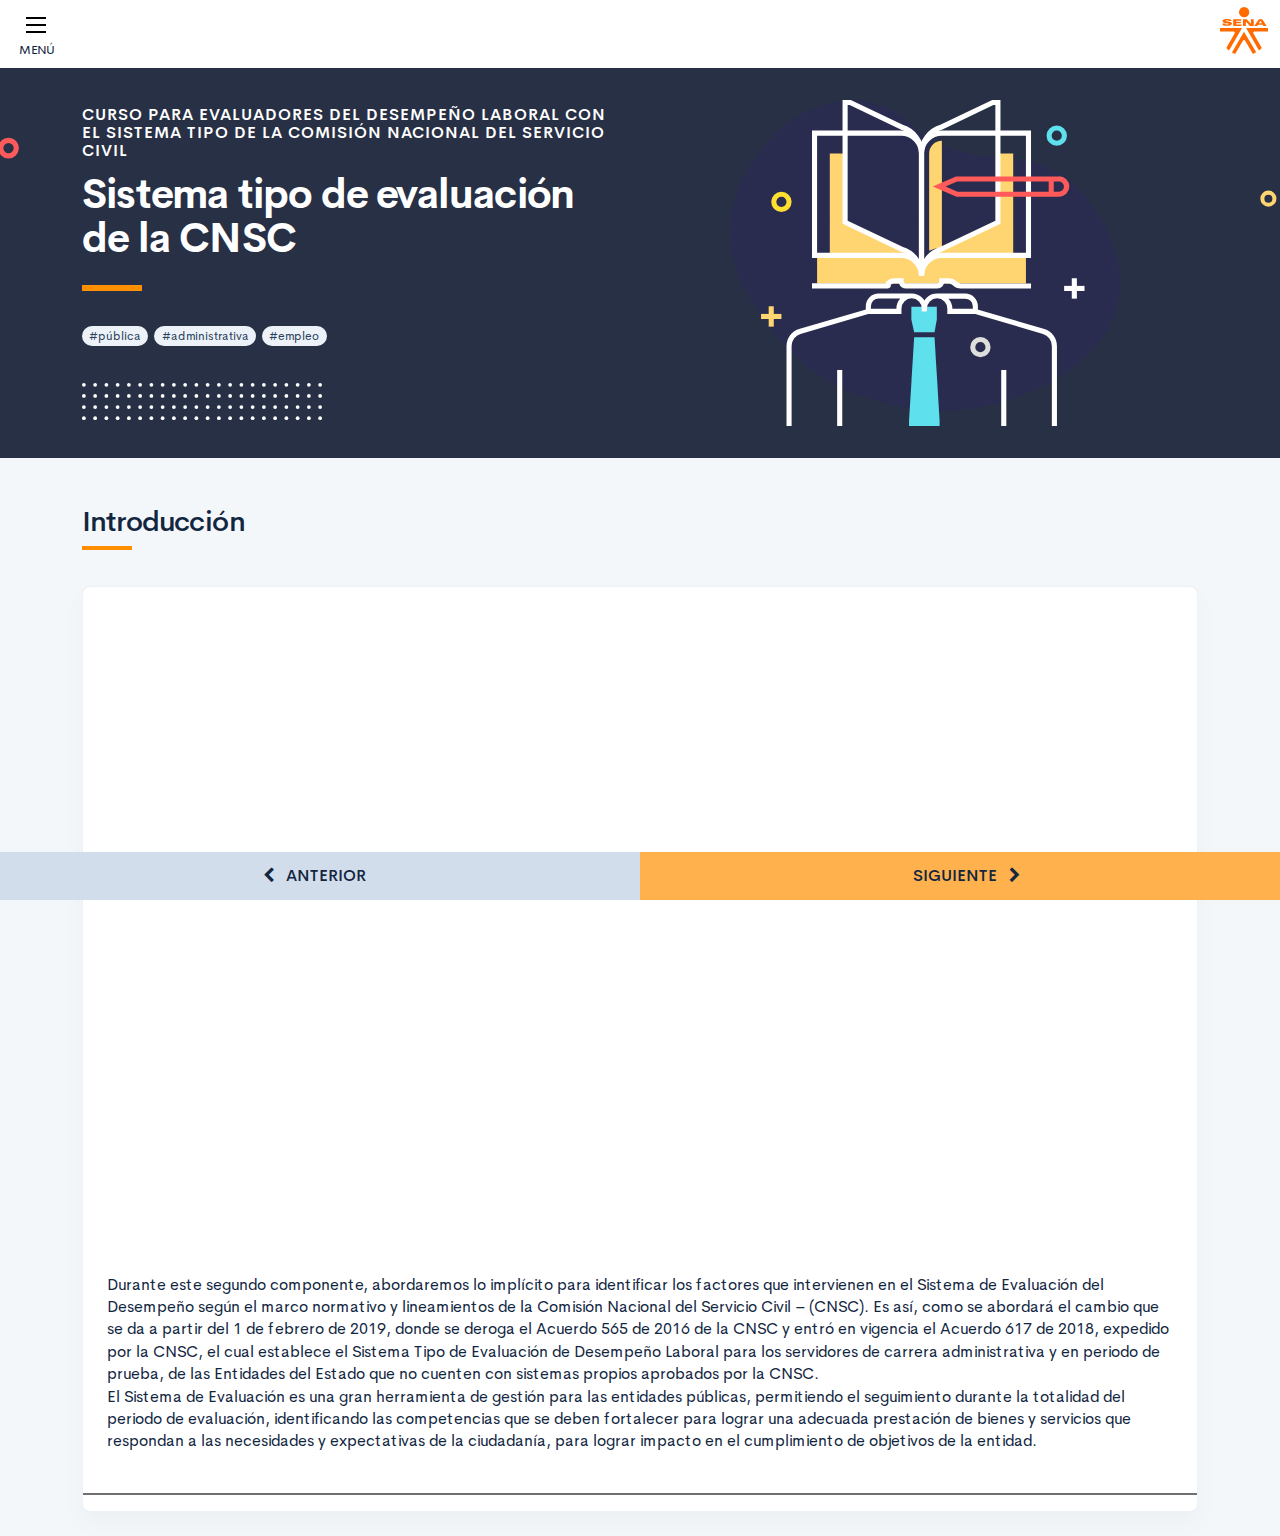
==== public/main.html @ 214c8544 "Integración de contenido" ====
<!DOCTYPE html>
<html lang="es">
    <head>
        <meta charset="UTF-8">
        <meta name="viewport" content="width=device-width, user-scalable=no, initial-scale=1.0, maximum-scale=1.0, minimum-scale=1.0">
        <title>Sistema tipo de evaluación de la CNSC</title>
        <meta meta name="description" content="Durante este segundo componente, abordaremos lo implícito para identificar los factores que intervienen en el Sistema de evaluación del desempeño según el marco normativo y lineamientos de la Comisión Nacional del Servicio Civil – (CNSC).">
        <link rel="icon" type="image/svg+xml" href="assets/images/logos/senaLogo.svg">
        <link rel="stylesheet" href="assets/fonts/feather/feather.css">
        <link rel="stylesheet" href="assets/fonts/fontawesome/css/font-awesome.css">
        <link href="assets/css/fancybox.css" rel="stylesheet">
        <link href="assets/css/animate.css" rel="stylesheet">
        <link rel="stylesheet" href="assets/css/main.css">
    </head>
    <body class="theme-dark page-header-textura" id="page-main">
        <div class="page-main">
            <header class="sticky-top">
                <div class="page-topbar">
                    <div class="container-fluid">
                        <div class="d-flex justify-content-between align-items-center">
                            <div class="page-topbar__menu"><a class="page-topbar__menu-icon btn-menu-responsive" href="#"><span></span><span></span><span></span></a><span class="page-topbar__menu-title">MENÚ</span></div>
                            <div class="page-topbar__logo"><img class="img-fluid" src="assets/images/logos/senaLogo.svg" alt="Logo SENA"></div>
                        </div>
                    </div>
                </div>
            </header>
            <main class="mb-5">
                <div class="page-header" id="page-main-header">
                    <div class="page-textura">
                        <div class="container">
                            <div class="curso-portada">
                                <div class="row align-items-center">
                                    <div class="col-12 col-lg-6">
                                        <h3 class="curso-subtitulo" id="curso-titulo-componente">Curso para evaluadores del desempeño laboral con el sistema tipo de la comisión nacional del servicio civil</h3>
                                        <h1 class="curso-titulo" id="curso-titulo-tema">Sistema tipo de evaluación de la CNSC</h1>
                                        <div class="brand-line-primary"></div>
                                        <div class="keywords"><span class="badge badge-pill badge-light mr-2">#pública</span><span class="badge badge-pill badge-light mr-2">#administrativa</span><span class="badge badge-pill badge-light mr-2">#empleo </span></div>
                                        <div class="barra-dots mt-5"><img class="img-fluid" src="assets/images/header/icon_dots.svg" alt="alt" /></div>
                                    </div>
                                    <div class="col-12 col-lg-6 text-center">
                                        <div class="d-none d-lg-block"><img class="curso-imagen" src="assets/images/header/header_media.svg" /></div>
                                    </div>
                                </div>
                            </div>
                        </div>
                    </div>
                </div>
                <div id="mainContent"></div>
            </main>
            <footer class="mt-5">
                <div class="page-control" id="page-control">
                    <div class="row justify-content-center align-items-center"><a class="page-control-link page-control-prev col-6 py-3 text-center" id="back" href="#"><span>
                                <div class="fa fa-chevron-left mr-3"></div>Anterior
                            </span></a><a class="page-control-link page-control-next col-6 py-3 text-center" id="next" href="#"><span>Siguiente<div class="fa fa-chevron-right ml-3"></div></span></a></div>
                </div>
            </footer>
        </div>
        <aside id="page-main-aside">
            <div class="aside-contenidos">
                <div class="aside-contenidos__header d-flex justify-content-between align-items-center">
                    <div class="aside-contenidos__titulo"><span> <i class="fa fa-list-ul mr-2"></i>Contenidos</span></div>
                    <div class="aside-contenidos__close d-md-none"><a class="page-main-aside__close icon btnclose m-0" href="#"></a></div>
                </div>
                <nav class="aside-contenidos__body">
                    <ul class="menu-main" id="menuMain"></ul>
                </nav>
            </div>
            <div class="aside-extra position-relative">
                <ul class="fixed-bottom menu-secondary" id="menuSecondary"></ul>
            </div>
        </aside>
        <script src="assets/js/vendor.js"></script>
        <script src="assets/js/global.js"> </script>
        <script src="assets/js/pages.js"> </script>
    </body>
</html>
---- public/assets/fonts/feather/feather.css ----
@font-face {
  font-family: 'Feather';
  src:
    url('fonts/Feather.ttf?sdxovp') format('truetype'),
    url('fonts/Feather.woff?sdxovp') format('woff'),
    url('fonts/Feather.svg?sdxovp#Feather') format('svg');
  font-weight: normal;
  font-style: normal;
}

.fe {
  /* use !important to prevent issues with browser extensions that change fonts */
  font-family: 'Feather' !important;
  speak: none;
  font-style: normal;
  font-weight: normal;
  font-variant: normal;
  text-transform: none;
  line-height: 1;

  /* Better Font Rendering =========== */
  -webkit-font-smoothing: antialiased;
  -moz-osx-font-smoothing: grayscale;
}

.fe-activity:before {
  content: "\e900";
}
.fe-airplay:before {
  content: "\e901";
}
.fe-alert-circle:before {
  content: "\e902";
}
.fe-alert-octagon:before {
  content: "\e903";
}
.fe-alert-triangle:before {
  content: "\e904";
}
.fe-align-center:before {
  content: "\e905";
}
.fe-align-justify:before {
  content: "\e906";
}
.fe-align-left:before {
  content: "\e907";
}
.fe-align-right:before {
  content: "\e908";
}
.fe-anchor:before {
  content: "\e909";
}
.fe-aperture:before {
  content: "\e90a";
}
.fe-archive:before {
  content: "\e90b";
}
.fe-arrow-down:before {
  content: "\e90c";
}
.fe-arrow-down-circle:before {
  content: "\e90d";
}
.fe-arrow-down-left:before {
  content: "\e90e";
}
.fe-arrow-down-right:before {
  content: "\e90f";
}
.fe-arrow-left:before {
  content: "\e910";
}
.fe-arrow-left-circle:before {
  content: "\e911";
}
.fe-arrow-right:before {
  content: "\e912";
}
.fe-arrow-right-circle:before {
  content: "\e913";
}
.fe-arrow-up:before {
  content: "\e914";
}
.fe-arrow-up-circle:before {
  content: "\e915";
}
.fe-arrow-up-left:before {
  content: "\e916";
}
.fe-arrow-up-right:before {
  content: "\e917";
}
.fe-at-sign:before {
  content: "\e918";
}
.fe-award:before {
  content: "\e919";
}
.fe-bar-chart:before {
  content: "\e91a";
}
.fe-bar-chart-2:before {
  content: "\e91b";
}
.fe-battery:before {
  content: "\e91c";
}
.fe-battery-charging:before {
  content: "\e91d";
}
.fe-bell:before {
  content: "\e91e";
}
.fe-bell-off:before {
  content: "\e91f";
}
.fe-bluetooth:before {
  content: "\e920";
}
.fe-bold:before {
  content: "\e921";
}
.fe-book:before {
  content: "\e922";
}
.fe-book-open:before {
  content: "\e923";
}
.fe-bookmark:before {
  content: "\e924";
}
.fe-box:before {
  content: "\e925";
}
.fe-briefcase:before {
  content: "\e926";
}
.fe-calendar:before {
  content: "\e927";
}
.fe-camera:before {
  content: "\e928";
}
.fe-camera-off:before {
  content: "\e929";
}
.fe-cast:before {
  content: "\e92a";
}
.fe-check:before {
  content: "\e92b";
}
.fe-check-circle:before {
  content: "\e92c";
}
.fe-check-square:before {
  content: "\e92d";
}
.fe-chevron-down:before {
  content: "\e92e";
}
.fe-chevron-left:before {
  content: "\e92f";
}
.fe-chevron-right:before {
  content: "\e930";
}
.fe-chevron-up:before {
  content: "\e931";
}
.fe-chevrons-down:before {
  content: "\e932";
}
.fe-chevrons-left:before {
  content: "\e933";
}
.fe-chevrons-right:before {
  content: "\e934";
}
.fe-chevrons-up:before {
  content: "\e935";
}
.fe-chrome:before {
  content: "\e936";
}
.fe-circle:before {
  content: "\e937";
}
.fe-clipboard:before {
  content: "\e938";
}
.fe-clock:before {
  content: "\e939";
}
.fe-cloud:before {
  content: "\e93a";
}
.fe-cloud-drizzle:before {
  content: "\e93b";
}
.fe-cloud-lightning:before {
  content: "\e93c";
}
.fe-cloud-off:before {
  content: "\e93d";
}
.fe-cloud-rain:before {
  content: "\e93e";
}
.fe-cloud-snow:before {
  content: "\e93f";
}
.fe-code:before {
  content: "\e940";
}
.fe-codepen:before {
  content: "\e941";
}
.fe-command:before {
  content: "\e942";
}
.fe-compass:before {
  content: "\e943";
}
.fe-copy:before {
  content: "\e944";
}
.fe-corner-down-left:before {
  content: "\e945";
}
.fe-corner-down-right:before {
  content: "\e946";
}
.fe-corner-left-down:before {
  content: "\e947";
}
.fe-corner-left-up:before {
  content: "\e948";
}
.fe-corner-right-down:before {
  content: "\e949";
}
.fe-corner-right-up:before {
  content: "\e94a";
}
.fe-corner-up-left:before {
  content: "\e94b";
}
.fe-corner-up-right:before {
  content: "\e94c";
}
.fe-cpu:before {
  content: "\e94d";
}
.fe-credit-card:before {
  content: "\e94e";
}
.fe-crop:before {
  content: "\e94f";
}
.fe-crosshair:before {
  content: "\e950";
}
.fe-database:before {
  content: "\e951";
}
.fe-delete:before {
  content: "\e952";
}
.fe-disc:before {
  content: "\e953";
}
.fe-dollar-sign:before {
  content: "\e954";
}
.fe-download:before {
  content: "\e955";
}
.fe-download-cloud:before {
  content: "\e956";
}
.fe-droplet:before {
  content: "\e957";
}
.fe-edit:before {
  content: "\e958";
}
.fe-edit-2:before {
  content: "\e959";
}
.fe-edit-3:before {
  content: "\e95a";
}
.fe-external-link:before {
  content: "\e95b";
}
.fe-eye:before {
  content: "\e95c";
}
.fe-eye-off:before {
  content: "\e95d";
}
.fe-facebook:before {
  content: "\e95e";
}
.fe-fast-forward:before {
  content: "\e95f";
}
.fe-feather:before {
  content: "\e960";
}
.fe-file:before {
  content: "\e961";
}
.fe-file-minus:before {
  content: "\e962";
}
.fe-file-plus:before {
  content: "\e963";
}
.fe-file-text:before {
  content: "\e964";
}
.fe-film:before {
  content: "\e965";
}
.fe-filter:before {
  content: "\e966";
}
.fe-flag:before {
  content: "\e967";
}
.fe-folder:before {
  content: "\e968";
}
.fe-folder-minus:before {
  content: "\e969";
}
.fe-folder-plus:before {
  content: "\e96a";
}
.fe-gift:before {
  content: "\e96b";
}
.fe-git-branch:before {
  content: "\e96c";
}
.fe-git-commit:before {
  content: "\e96d";
}
.fe-git-merge:before {
  content: "\e96e";
}
.fe-git-pull-request:before {
  content: "\e96f";
}
.fe-github:before {
  content: "\e970";
}
.fe-gitlab:before {
  content: "\e971";
}
.fe-globe:before {
  content: "\e972";
}
.fe-grid:before {
  content: "\e973";
}
.fe-hard-drive:before {
  content: "\e974";
}
.fe-hash:before {
  content: "\e975";
}
.fe-headphones:before {
  content: "\e976";
}
.fe-heart:before {
  content: "\e977";
}
.fe-help-circle:before {
  content: "\e978";
}
.fe-home:before {
  content: "\e979";
}
.fe-image:before {
  content: "\e97a";
}
.fe-inbox:before {
  content: "\e97b";
}
.fe-info:before {
  content: "\e97c";
}
.fe-instagram:before {
  content: "\e97d";
}
.fe-italic:before {
  content: "\e97e";
}
.fe-layers:before {
  content: "\e97f";
}
.fe-layout:before {
  content: "\e980";
}
.fe-life-buoy:before {
  content: "\e981";
}
.fe-link:before {
  content: "\e982";
}
.fe-link-2:before {
  content: "\e983";
}
.fe-linkedin:before {
  content: "\e984";
}
.fe-list:before {
  content: "\e985";
}
.fe-loader:before {
  content: "\e986";
}
.fe-lock:before {
  content: "\e987";
}
.fe-log-in:before {
  content: "\e988";
}
.fe-log-out:before {
  content: "\e989";
}
.fe-mail:before {
  content: "\e98a";
}
.fe-map:before {
  content: "\e98b";
}
.fe-map-pin:before {
  content: "\e98c";
}
.fe-maximize:before {
  content: "\e98d";
}
.fe-maximize-2:before {
  content: "\e98e";
}
.fe-menu:before {
  content: "\e98f";
}
.fe-message-circle:before {
  content: "\e990";
}
.fe-message-square:before {
  content: "\e991";
}
.fe-mic:before {
  content: "\e992";
}
.fe-mic-off:before {
  content: "\e993";
}
.fe-minimize:before {
  content: "\e994";
}
.fe-minimize-2:before {
  content: "\e995";
}
.fe-minus:before {
  content: "\e996";
}
.fe-minus-circle:before {
  content: "\e997";
}
.fe-minus-square:before {
  content: "\e998";
}
.fe-monitor:before {
  content: "\e999";
}
.fe-moon:before {
  content: "\e99a";
}
.fe-more-horizontal:before {
  content: "\e99b";
}
.fe-more-vertical:before {
  content: "\e99c";
}
.fe-move:before {
  content: "\e99d";
}
.fe-music:before {
  content: "\e99e";
}
.fe-navigation:before {
  content: "\e99f";
}
.fe-navigation-2:before {
  content: "\e9a0";
}
.fe-octagon:before {
  content: "\e9a1";
}
.fe-package:before {
  content: "\e9a2";
}
.fe-paperclip:before {
  content: "\e9a3";
}
.fe-pause:before {
  content: "\e9a4";
}
.fe-pause-circle:before {
  content: "\e9a5";
}
.fe-percent:before {
  content: "\e9a6";
}
.fe-phone:before {
  content: "\e9a7";
}
.fe-phone-call:before {
  content: "\e9a8";
}
.fe-phone-forwarded:before {
  content: "\e9a9";
}
.fe-phone-incoming:before {
  content: "\e9aa";
}
.fe-phone-missed:before {
  content: "\e9ab";
}
.fe-phone-off:before {
  content: "\e9ac";
}
.fe-phone-outgoing:before {
  content: "\e9ad";
}
.fe-pie-chart:before {
  content: "\e9ae";
}
.fe-play:before {
  content: "\e9af";
}
.fe-play-circle:before {
  content: "\e9b0";
}
.fe-plus:before {
  content: "\e9b1";
}
.fe-plus-circle:before {
  content: "\e9b2";
}
.fe-plus-square:before {
  content: "\e9b3";
}
.fe-pocket:before {
  content: "\e9b4";
}
.fe-power:before {
  content: "\e9b5";
}
.fe-printer:before {
  content: "\e9b6";
}
.fe-radio:before {
  content: "\e9b7";
}
.fe-refresh-ccw:before {
  content: "\e9b8";
}
.fe-refresh-cw:before {
  content: "\e9b9";
}
.fe-repeat:before {
  content: "\e9ba";
}
.fe-rewind:before {
  content: "\e9bb";
}
.fe-rotate-ccw:before {
  content: "\e9bc";
}
.fe-rotate-cw:before {
  content: "\e9bd";
}
.fe-rss:before {
  content: "\e9be";
}
.fe-save:before {
  content: "\e9bf";
}
.fe-scissors:before {
  content: "\e9c0";
}
.fe-search:before {
  content: "\e9c1";
}
.fe-send:before {
  content: "\e9c2";
}
.fe-server:before {
  content: "\e9c3";
}
.fe-settings:before {
  content: "\e9c4";
}
.fe-share:before {
  content: "\e9c5";
}
.fe-share-2:before {
  content: "\e9c6";
}
.fe-shield:before {
  content: "\e9c7";
}
.fe-shield-off:before {
  content: "\e9c8";
}
.fe-shopping-bag:before {
  content: "\e9c9";
}
.fe-shopping-cart:before {
  content: "\e9ca";
}
.fe-shuffle:before {
  content: "\e9cb";
}
.fe-sidebar:before {
  content: "\e9cc";
}
.fe-skip-back:before {
  content: "\e9cd";
}
.fe-skip-forward:before {
  content: "\e9ce";
}
.fe-slack:before {
  content: "\e9cf";
}
.fe-slash:before {
  content: "\e9d0";
}
.fe-sliders:before {
  content: "\e9d1";
}
.fe-smartphone:before {
  content: "\e9d2";
}
.fe-speaker:before {
  content: "\e9d3";
}
.fe-square:before {
  content: "\e9d4";
}
.fe-star:before {
  content: "\e9d5";
}
.fe-stop-circle:before {
  content: "\e9d6";
}
.fe-sun:before {
  content: "\e9d7";
}
.fe-sunrise:before {
  content: "\e9d8";
}
.fe-sunset:before {
  content: "\e9d9";
}
.fe-tablet:before {
  content: "\e9da";
}
.fe-tag:before {
  content: "\e9db";
}
.fe-target:before {
  content: "\e9dc";
}
.fe-terminal:before {
  content: "\e9dd";
}
.fe-thermometer:before {
  content: "\e9de";
}
.fe-thumbs-down:before {
  content: "\e9df";
}
.fe-thumbs-up:before {
  content: "\e9e0";
}
.fe-toggle-left:before {
  content: "\e9e1";
}
.fe-toggle-right:before {
  content: "\e9e2";
}
.fe-trash:before {
  content: "\e9e3";
}
.fe-trash-2:before {
  content: "\e9e4";
}
.fe-trending-down:before {
  content: "\e9e5";
}
.fe-trending-up:before {
  content: "\e9e6";
}
.fe-triangle:before {
  content: "\e9e7";
}
.fe-truck:before {
  content: "\e9e8";
}
.fe-tv:before {
  content: "\e9e9";
}
.fe-twitter:before {
  content: "\e9ea";
}
.fe-type:before {
  content: "\e9eb";
}
.fe-umbrella:before {
  content: "\e9ec";
}
.fe-underline:before {
  content: "\e9ed";
}
.fe-unlock:before {
  content: "\e9ee";
}
.fe-upload:before {
  content: "\e9ef";
}
.fe-upload-cloud:before {
  content: "\e9f0";
}
.fe-user:before {
  content: "\e9f1";
}
.fe-user-check:before {
  content: "\e9f2";
}
.fe-user-minus:before {
  content: "\e9f3";
}
.fe-user-plus:before {
  content: "\e9f4";
}
.fe-user-x:before {
  content: "\e9f5";
}
.fe-users:before {
  content: "\e9f6";
}
.fe-video:before {
  content: "\e9f7";
}
.fe-video-off:before {
  content: "\e9f8";
}
.fe-voicemail:before {
  content: "\e9f9";
}
.fe-volume:before {
  content: "\e9fa";
}
.fe-volume-1:before {
  content: "\e9fb";
}
.fe-volume-2:before {
  content: "\e9fc";
}
.fe-volume-x:before {
  content: "\e9fd";
}
.fe-watch:before {
  content: "\e9fe";
}
.fe-wifi:before {
  content: "\e9ff";
}
.fe-wifi-off:before {
  content: "\ea00";
}
.fe-wind:before {
  content: "\ea01";
}
.fe-x:before {
  content: "\ea02";
}
.fe-x-circle:before {
  content: "\ea03";
}
.fe-x-square:before {
  content: "\ea04";
}
.fe-youtube:before {
  content: "\ea05";
}
.fe-zap:before {
  content: "\ea06";
}
.fe-zap-off:before {
  content: "\ea07";
}
.fe-zoom-in:before {
  content: "\ea08";
}
.fe-zoom-out:before {
  content: "\ea09";
}
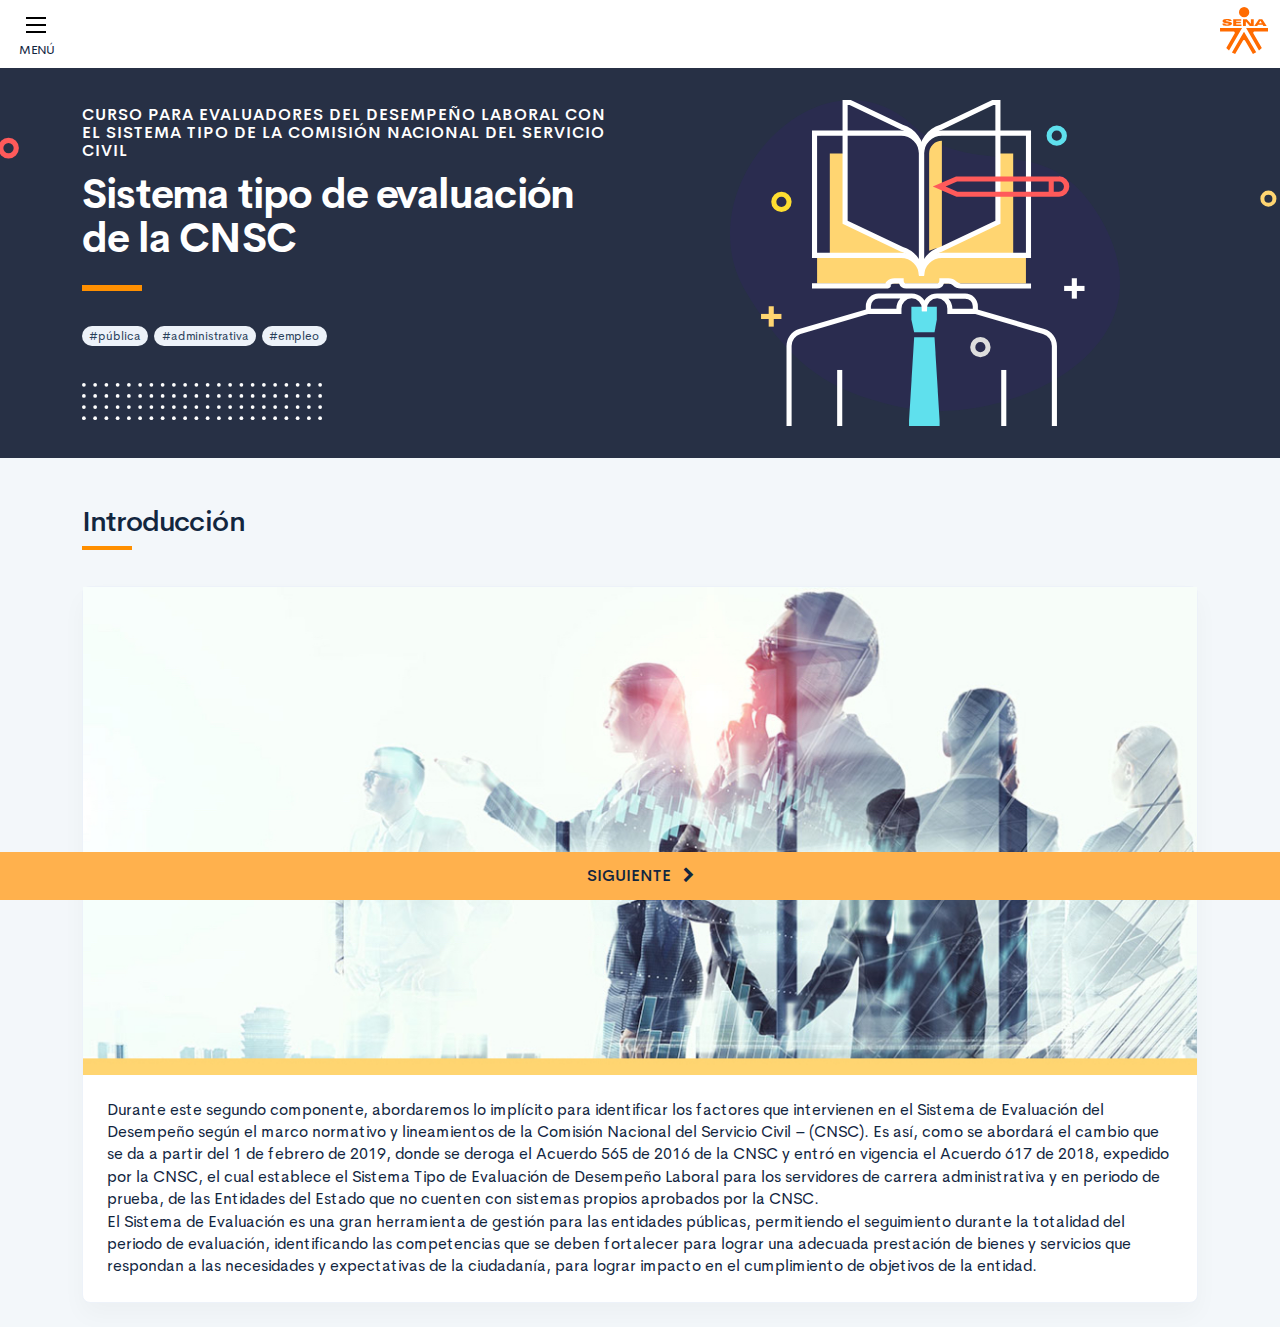
==== commit 8df666c8: "Imagen introducción" ====
--- a/public/main.html
+++ b/public/main.html
@@ -49,9 +49,9 @@
             </main>
             <footer class="mt-5">
                 <div class="page-control" id="page-control">
-                    <div class="row justify-content-center align-items-center"><a class="page-control-link page-control-prev col-6 py-3 text-center" id="back" href="#"><span>
+                    <div class="row justify-content-center align-items-center"><a class="page-control-link page-control-prev col py-3 text-center" id="back" href="#"><span>
                                 <div class="fa fa-chevron-left mr-3"></div>Anterior
-                            </span></a><a class="page-control-link page-control-next col-6 py-3 text-center" id="next" href="#"><span>Siguiente<div class="fa fa-chevron-right ml-3"></div></span></a></div>
+                            </span></a><a class="page-control-link page-control-next col py-3 text-center" id="next" href="#"><span>Siguiente<div class="fa fa-chevron-right ml-3"></div></span></a></div>
                 </div>
             </footer>
         </div>
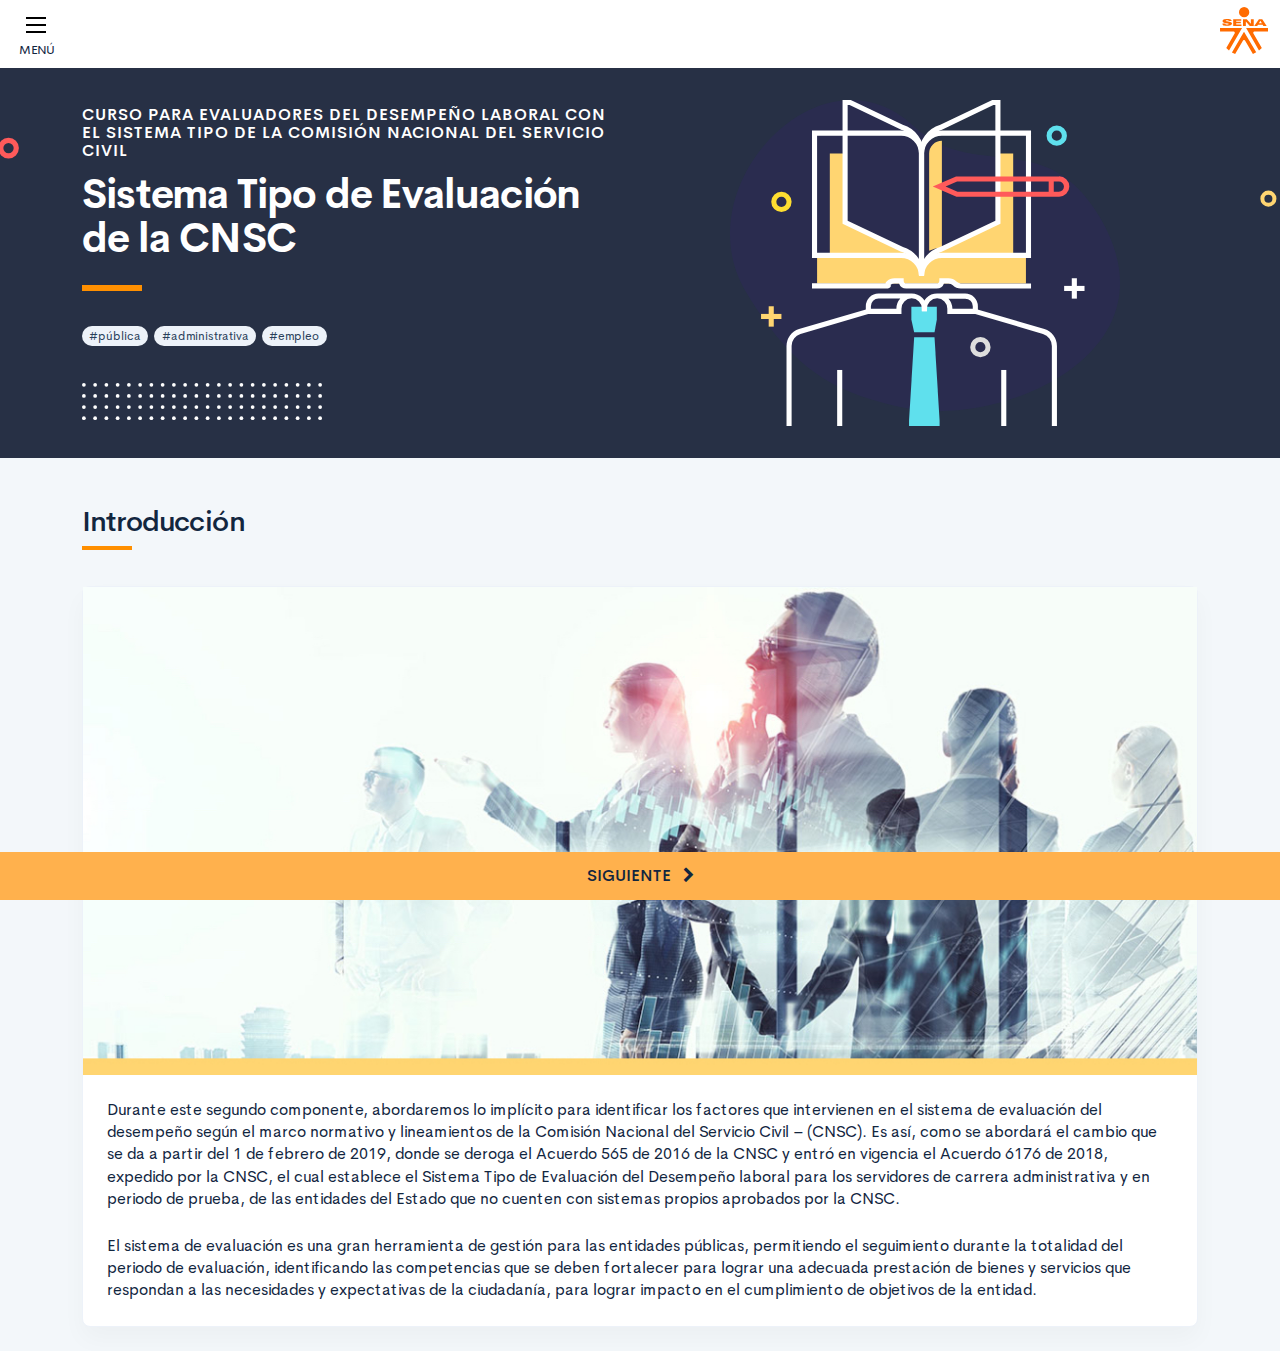
==== commit b278b686: "Ajuste estilo" ====
--- a/public/main.html
+++ b/public/main.html
@@ -3,8 +3,8 @@
     <head>
         <meta charset="UTF-8">
         <meta name="viewport" content="width=device-width, user-scalable=no, initial-scale=1.0, maximum-scale=1.0, minimum-scale=1.0">
-        <title>Sistema tipo de evaluación de la CNSC</title>
-        <meta meta name="description" content="Durante este segundo componente, abordaremos lo implícito para identificar los factores que intervienen en el Sistema de evaluación del desempeño según el marco normativo y lineamientos de la Comisión Nacional del Servicio Civil – (CNSC).">
+        <title>Sistema Tipo de Evaluación de la CNSC</title>
+        <meta meta name="description" content="Durante este segundo componente, abordaremos lo implícito para identificar los factores que intervienen en el Sistema de Evaluación del Desempeño según el marco normativo y lineamientos de la Comisión Nacional del Servicio Civil – (CNSC).">
         <link rel="icon" type="image/svg+xml" href="assets/images/logos/senaLogo.svg">
         <link rel="stylesheet" href="assets/fonts/feather/feather.css">
         <link rel="stylesheet" href="assets/fonts/fontawesome/css/font-awesome.css">
@@ -32,7 +32,7 @@
                                 <div class="row align-items-center">
                                     <div class="col-12 col-lg-6">
                                         <h3 class="curso-subtitulo" id="curso-titulo-componente">Curso para evaluadores del desempeño laboral con el sistema tipo de la comisión nacional del servicio civil</h3>
-                                        <h1 class="curso-titulo" id="curso-titulo-tema">Sistema tipo de evaluación de la CNSC</h1>
+                                        <h1 class="curso-titulo" id="curso-titulo-tema">Sistema Tipo de Evaluación de la CNSC</h1>
                                         <div class="brand-line-primary"></div>
                                         <div class="keywords"><span class="badge badge-pill badge-light mr-2">#pública</span><span class="badge badge-pill badge-light mr-2">#administrativa</span><span class="badge badge-pill badge-light mr-2">#empleo </span></div>
                                         <div class="barra-dots mt-5"><img class="img-fluid" src="assets/images/header/icon_dots.svg" alt="alt" /></div>
